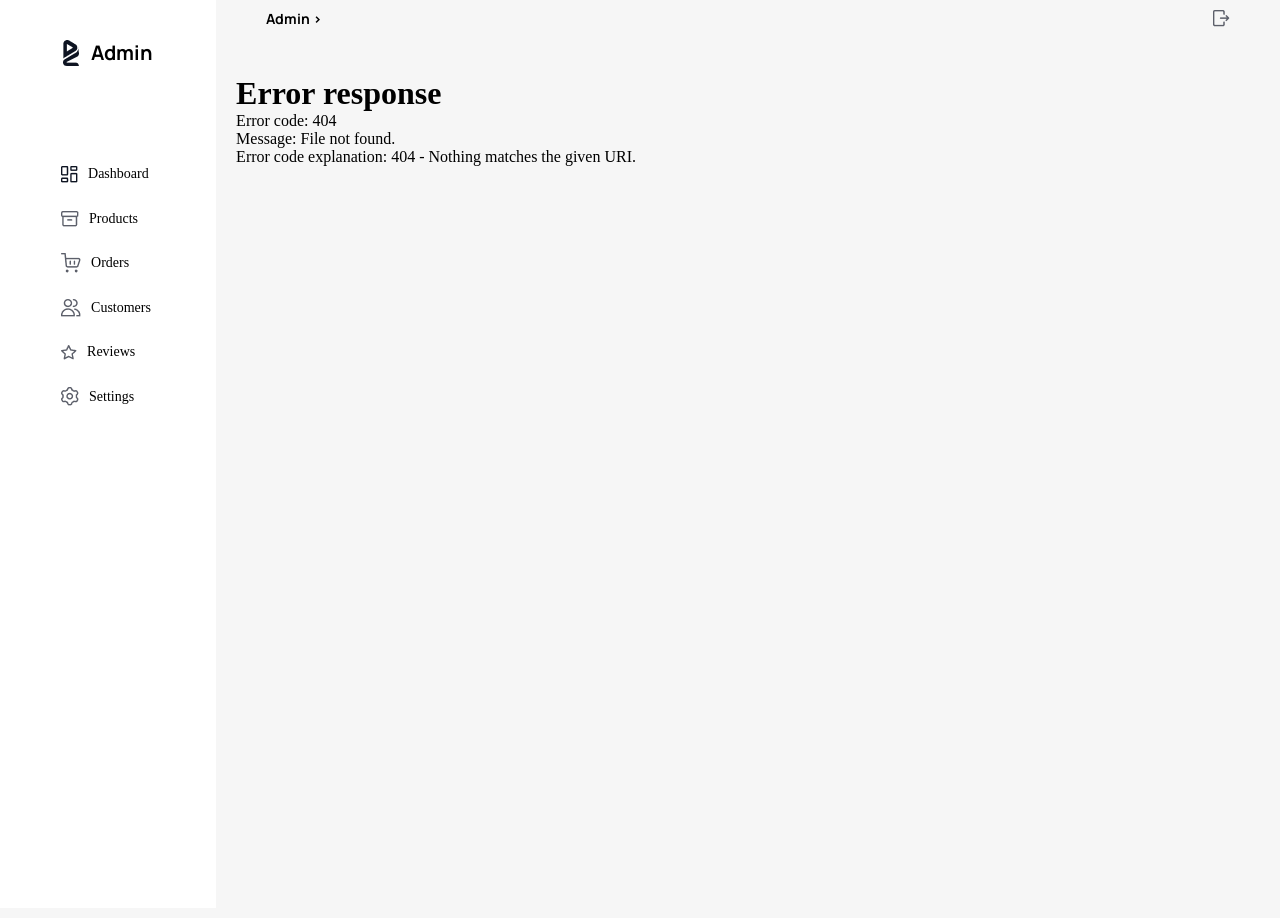
==== dashboard/index.html @ da385adb "Ajout de la page acceuil admin" ====
<!doctype html>
<html lang="en">
  <head>
    <meta charset="UTF-8" />
    <meta name="viewport" content="width=device-width, initial-scale=1.0" />
    <title>Dashboard</title>
    <link rel="stylesheet" href="./admin.css" />
  </head>
  <body>
    <div class="layout">
      <!-- SIDEBAR -->
      <aside class="sidebar">
        <div class="logo">
          <img src="../img/logo_footer.png" alt="Logo" />
          <h1>Admin</h1>
        </div>
        <div class="sidebar_nav">
          <nav>
            <ul>
              <li>
                <img src="../dashboard/img-dash/icone_dash.png" alt="" />
                <a href="#" data-page="dashboard">Dashboard</a>
              </li>
              <li>
                <img src="../dashboard/img-dash/icone_produits.png" alt="" />
                <a href="#" data-page="products">Products</a>
              </li>
              <li>
                <img src="../dashboard/img-dash/icone_orders.png" alt="" />
                <a href="#" data-page="orders">Orders</a>
              </li>
              <li>
                <img src="../dashboard/img-dash/icone_customers.png" alt="" />
                <a href="#" data-page="customers">Customers</a>
              </li>
              <li>
                <img src="../dashboard/img-dash/icone_reviews.png" alt="" />
                <a href="#" data-page="reviews">Reviews</a>
              </li>
              <li>
                <img src="../dashboard/img-dash/icone_settings.png" alt="" />
                <a href="#" data-page="settings">Settings</a>
              </li>
            </ul>
          </nav>
        </div>
      </aside>

      <div class="main">
        <header class="header">
          <h1>Admin ></h1>
          <img src="../img/Déconnexion.png" alt="Icone déconnexion" />
        </header>

        <div class="content" id="content"></div>
      </div>
    </div>

    <script src="./admin.js"></script>
  </body>
</html>
---- dashboard/admin.css ----
@import url("https://fonts.googleapis.com/css2?family=Manrope:wght@200..800&display=swap");

*,
::after,
::before {
  margin: 0;
  padding: 0;
  box-sizing: border-box;
}

body {
  width: 100%;
  height: 100vh;
  display: flex;
  justify-content: center;
  align-items: center;
  background: #f6f6f6;
}

/* --------------------- Login Form------------------------------ */
.container {
  width: 384px;
  height: 453px;
  box-shadow: inset 0px 0px 1px rgba(233, 233, 235, 0.87);
  border-radius: 5px;
  background: #fff;
}

.logo {
  display: flex;
  justify-content: center;
  align-items: center;
  width: 116px;
  height: 40px;
  margin: 50px auto;
  gap: 12px;
  padding-inline: 8px;
  /* border: 1px solid #000; */
}

.logo img {
  width: 16px;
  height: 30px;
  padding-block: 2px;
}

.logo h1 {
  font-size: 20px;
  font-weight: 700;
  font-family: "Manrope", sans-serif;
  line-height: 2.4;
}

.form-group {
  width: 320px;
  display: flex;
  flex-direction: column;
  margin: auto;
  gap: 5px;
}

.form-group label {
  color: #474b57;
}
.form-group input {
  height: 45px;
  padding: 10px 15px;
  outline: none;
  border: none;
  box-shadow: inset 0 0 3px rgba(230, 231, 232, 1);
  border-radius: 6px;
  margin-bottom: 15px;
}

input:focus {
  box-shadow: inset 0 0 0 1px #999;
}

button {
  width: 318px;
  height: 44px;
  background: #0e1422;
  color: #ffffff;
  font-size: 14px;
  font-weight: 500;
  line-height: 1.75;
  border-radius: 4px;
  cursor: pointer;
  display: block;
  margin: 30px auto;
}

/* ----------------- acceuil dashboard ------------------ */

.layout {
  width: 100%;
  height: 935px;
  display: flex;
}

.sidebar {
  width: 260px;
  height: 925px;
  background: #ffffff;
}

.sidebar nav {
  width: 212px;
  height: 326px;
  display: flex;
  justify-content: center;
  align-items: center;
}

.sidebar nav ul {
  display: flex;
  flex-direction: column;
  gap: 20px;
}

.sidebar nav ul li {
  display: flex;
  justify-content: start;
  align-items: center;
  list-style: none;
  font-size: 14px;
  font-weight: 500;
  line-height: 1.75;
  cursor: pointer;
  gap: 10px;
}

.sidebar nav ul a {
  text-decoration: none;
  color: inherit;
}

.content {
  flex: 1;
  padding: 20px;
  overflow-y: auto;
}

.main {
  width: 100%;
  height: 100%;
}
.header {
  width: 100%;
  height: 72px;
  display: flex;
  justify-content: space-between;
  align-items: center;
  padding: 0 50px;
  /* border: 1px solid #000; */
}

.header h1 {
  font-size: 14px;
  font-weight: 700;
  line-height: 1.5;
  font-family: "Manrope", sans-serif;
}
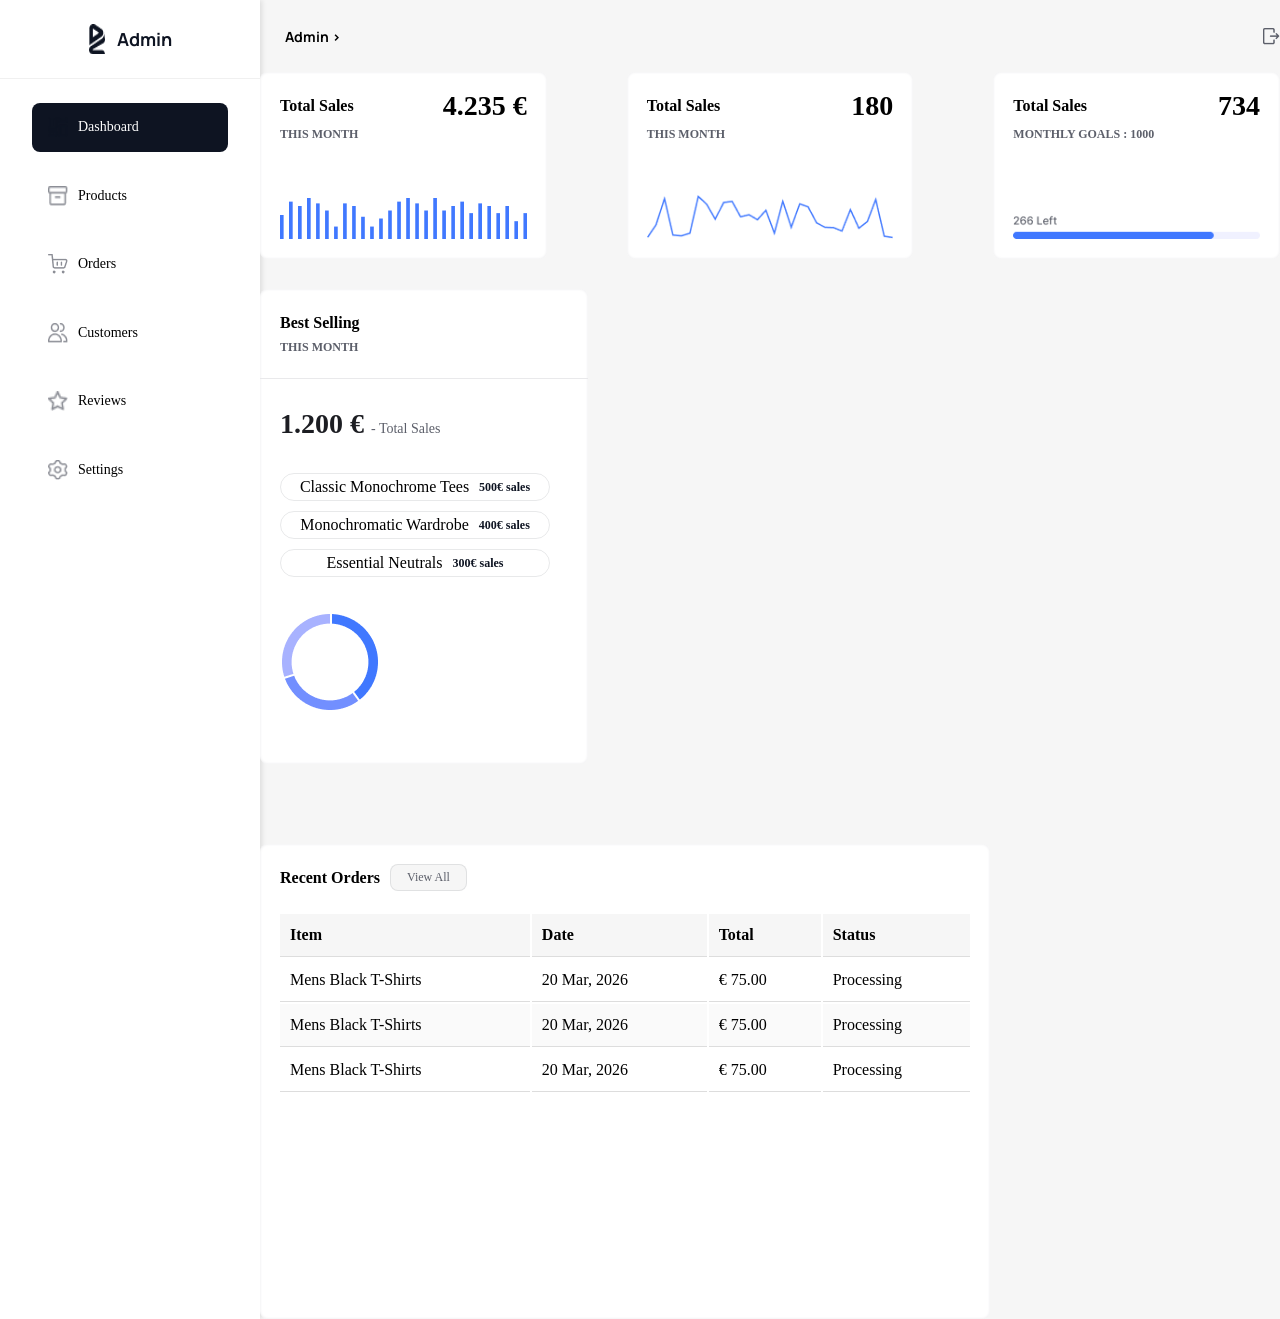
==== commit c7b7a74e: "page product + add product + réorganistion css + modifier un peu le visuel" ====
--- a/dashboard/index.html
+++ b/dashboard/index.html
@@ -6,7 +6,7 @@
     <title>Dashboard</title>
     <link rel="stylesheet" href="./admin.css" />
   </head>
-  <body>
+  <body class="dashboard-page">
     <div class="layout">
       <!-- SIDEBAR -->
       <aside class="sidebar">
--- a/dashboard/admin.css
+++ b/dashboard/admin.css
@@ -9,16 +9,24 @@
 }
 
 body {
-  width: 100%;
-  height: 100vh;
+  min-height: 100vh;
+  margin: 0;
+  background: #f6f6f6;
+}
+
+.login-page {
   display: flex;
   justify-content: center;
   align-items: center;
-  background: #f6f6f6;
-}
-
-/* --------------------- Login Form------------------------------ */
-.container {
+  min-height: 100vh;
+}
+
+.dashboard-page {
+  min-height: 100vh;
+}
+
+/* --------------------- Login Form ------------------------------ */
+.login-page .container {
   width: 384px;
   height: 453px;
   box-shadow: inset 0px 0px 1px rgba(233, 233, 235, 0.87);
@@ -26,7 +34,7 @@
   background: #fff;
 }
 
-.logo {
+.login-page .logo {
   display: flex;
   justify-content: center;
   align-items: center;
@@ -38,20 +46,20 @@
   /* border: 1px solid #000; */
 }
 
-.logo img {
+.login-page .logo img {
   width: 16px;
   height: 30px;
   padding-block: 2px;
 }
 
-.logo h1 {
+.login-page .logo h1 {
   font-size: 20px;
   font-weight: 700;
   font-family: "Manrope", sans-serif;
   line-height: 2.4;
 }
 
-.form-group {
+.login-page .form-group {
   width: 320px;
   display: flex;
   flex-direction: column;
@@ -59,10 +67,11 @@
   gap: 5px;
 }
 
-.form-group label {
+.login-page .form-group label {
   color: #474b57;
 }
-.form-group input {
+
+.login-page .form-group input {
   height: 45px;
   padding: 10px 15px;
   outline: none;
@@ -72,11 +81,11 @@
   margin-bottom: 15px;
 }
 
-input:focus {
+.login-page .form-group input:focus {
   box-shadow: inset 0 0 0 1px #999;
 }
 
-button {
+.login-page button {
   width: 318px;
   height: 44px;
   background: #0e1422;
@@ -90,35 +99,73 @@
   margin: 30px auto;
 }
 
+.dashboard-page button,
+.dashboard-page input {
+  font-family: "Manrope", sans-serif;
+}
+
+.dashboard-page input {
+  border: 1px solid #ccc;
+  box-shadow: inset 0 0 2px rgba(0,0,0,0.05);
+  border-radius: 6px;
+  padding: 8px 10px;
+}
+
+
 /* ----------------- acceuil dashboard ------------------ */
 
-.layout {
+.dashboard-page .layout {
   width: 100%;
-  height: 935px;
-  display: flex;
-}
-
-.sidebar {
+  min-height: 100vh;
+  display: flex;
+}
+
+.dashboard-page .sidebar {
   width: 260px;
-  height: 925px;
+  min-height: 100vh;
   background: #ffffff;
-}
-
-.sidebar nav {
+  box-shadow: 2px 0 5px rgba(0,0,0,0.1);
+}
+
+.dashboard-page .sidebar .logo {
+  display: flex;
+  justify-content: center;
+  align-items: center;
+
+  gap: 12px;
+  padding: 24px 20px;
+  border-bottom: 1px solid #f0f0f0;
+}
+
+.dashboard-page .sidebar .logo img {
+  width: 16px;
+  height: 30px;
+}
+
+.dashboard-page .sidebar .logo h1 {
+  font-size: 18px;
+  font-weight: 700;
+  font-family: "Manrope", sans-serif;
+  color: #0e1422;
+}
+
+.dashboard-page .sidebar_nav {
+  padding: 24px 0;
+}
+
+.dashboard-page .sidebar nav {
   width: 212px;
-  height: 326px;
-  display: flex;
-  justify-content: center;
-  align-items: center;
-}
-
-.sidebar nav ul {
+  /* height: auto; */
+  margin: 0 auto;
+}
+
+.dashboard-page .sidebar nav ul {
   display: flex;
   flex-direction: column;
   gap: 20px;
 }
 
-.sidebar nav ul li {
+.dashboard-page .sidebar nav ul li {
   display: flex;
   justify-content: start;
   align-items: center;
@@ -127,38 +174,361 @@
   font-weight: 500;
   line-height: 1.75;
   cursor: pointer;
-  gap: 10px;
-}
-
-.sidebar nav ul a {
+  gap: 10px;  
+  padding: 12px 16px;
+  border-radius: 8px;
+  margin: 0 8px;
+  transition: all 0.2s ease;
+}
+
+.dashboard-page .sidebar nav ul li:hover {
+  background-color: #f8f9fa;
+  color: #0e1422;
+}
+
+.dashboard-page .sidebar nav ul li.active {
+  background-color: #0e1422;
+  color: #5C5F6A;
+}
+
+.dashboard-page .sidebar nav ul li.active a {
+  color: #ffffff;
+}
+
+.dashboard-page .sidebar nav ul li img {
+  width: 20px;
+  height: 20px;
+  opacity: 0.7;
+}
+
+.dashboard-page .sidebar nav ul li:hover img,
+.dashboard-page .sidebar nav ul li.active img {
+  opacity: 1;
+}
+
+.dashboard-page .sidebar nav ul a {
   text-decoration: none;
   color: inherit;
 }
 
-.content {
-  flex: 1;
-  padding: 20px;
-  overflow-y: auto;
-}
-
-.main {
-  width: 100%;
-  height: 100%;
-}
-.header {
+.dashboard-page .main {
+  width: calc(100% - 260px);
+  min-height: 100vh;
+}
+
+.dashboard-page .header {
+  max-width: 1440px;
   width: 100%;
   height: 72px;
   display: flex;
   justify-content: space-between;
   align-items: center;
-  padding: 0 50px;
   /* border: 1px solid #000; */
-}
-
-.header h1 {
+  margin: 0 auto;
+  padding-left: 25px;
+}
+
+.dashboard-page .header h1 {
   font-size: 14px;
   font-weight: 700;
   line-height: 1.5;
   font-family: "Manrope", sans-serif;
 }
 
+/* ---------------------content Dashboard------------------ */
+
+.dashboard-page .content {
+  max-width: 1440px;
+  width: 100%;
+  min-height: 750px;
+  /* border: 1px solid #333; */
+  margin: 0px auto;
+}
+
+/* -------------------------- Card----------------------- */
+.dashboard-page .container_top {
+  max-width: 1440px;
+  width: 100%;
+  height: 187px;
+  display: flex;
+  gap: 80px;
+}
+
+.dashboard-page .container_left,
+.dashboard-page .container_middle,
+.dashboard-page .container_right {
+  position: relative;
+  display: flex;
+  flex-direction: column;
+  justify-content: space-between;
+  align-items: stretch;
+  padding: 20px;
+}
+
+.dashboard-page .container_left .card_header,
+.dashboard-page .container_middle .card_header,
+.dashboard-page .container_right .card_header {
+  display: flex;
+  align-items: flex-start;
+  gap: 16px;
+}
+
+.dashboard-page .container_left .txt,
+.dashboard-page .container_middle .txt,
+.dashboard-page .container_right .txt {
+  display: flex;
+  flex-direction: column;
+  gap: 4px;
+}
+
+.dashboard-page .container_left .txt h2,
+.dashboard-page .container_middle .txt h2,
+.dashboard-page .container_right .txt h2,
+.dashboard-page .container_bottom_left .txt h2 {
+  font-size: 16px;
+  line-height: 1.75;
+}
+
+.dashboard-page .container_left .txt h3,
+.dashboard-page .container_middle .txt h3,
+.dashboard-page .container_right .txt h3,
+.dashboard-page .container_bottom_left .txt h3 {
+  font-size: 12px;
+  color: #5c5f6a;
+  line-height: 1.75;
+  text-transform: uppercase;
+  letter-spacing: 5%;
+}
+
+.dashboard-page .container_left #sales,
+.dashboard-page .container_middle #customers,
+.dashboard-page .container_right #orders {
+  position: absolute;
+  top: 20px;
+  right: 20px;
+  display: block;
+  font-size: 28px;
+  font-weight: 700;
+  line-height: 1;
+  text-align: right;
+}
+
+.dashboard-page .container_left .img,
+.dashboard-page .container_middle .img,
+.dashboard-page .container_right .img {
+  margin-top: auto;
+  display: flex;
+  justify-content: center;
+  align-items: flex-end;
+}
+
+.dashboard-page .container_left img,
+.dashboard-page .container_middle img,
+.dashboard-page .container_right img {
+  width: 100%;
+  max-width: 274px;
+  height: auto;
+  display: block;
+}
+
+.dashboard-page .card {
+  width: 328px;
+  height: 187px;
+  box-shadow: inset 0 0 3px rgba(233, 233, 235, 1);
+  background: #fff;
+  border-radius: 8px;
+}
+
+.dashboard-page .container_bottom {
+  max-width: 1140px;
+  width: 100%;
+  min-height: 475px;
+  /* border: 1px solid #333; */
+  /* margin: auto; */
+  display: flex;
+  flex-wrap: wrap;
+  gap: 80px;
+  margin-top: 30px;
+}
+
+.dashboard-page .container_bottom_left {
+  width: 328px;
+  min-height: 475px;
+  background: #fff;
+}
+
+.dashboard-page .container_bottom_right {
+  width: 730px;
+  min-height: 475px;
+  background: #fff;
+}
+
+.dashboard-page .container_bottom_left .txt {
+  padding: 20px;
+}
+
+.dashboard-page hr {
+  border: none;
+  border-top: 1px solid #e9e9eb;
+}
+
+.dashboard-page .total_sales {
+  padding: 20px;
+  /* border: 1px solid #e9e9eb; */
+}
+
+.dashboard-page .total_sales :nth-child(1) {
+  font-size: 28px;
+  color: #1c1d22;
+  line-height: 1.75;
+  letter-spacing: 5%;
+  font-weight: bold;
+}
+
+.dashboard-page .total {
+  font-size: 14px;
+  color: #5c5f6a;
+  line-height: 1.75;
+  letter-spacing: 5%;
+}
+
+.dashboard-page .best_seller_list {
+  padding: 5px 20px;
+}
+
+.dashboard-page .best_seller_item {
+  width: 270px;
+  height: 28px;
+  padding: 2px 16px;
+  border: 1px solid #5c5f6a23;
+  border-radius: 100px;
+  gap: 10px;
+  display: flex;
+  justify-content: center;
+  align-items: center;
+  margin-bottom: 10px;
+}
+
+.dashboard-page .best_seller_item :nth-child(2) {
+  font-size: 12px;
+  color: #0e1422;
+  line-height: 2.4;
+  font-weight: 600;
+}
+
+.dashboard-page .container_bottom_left .img {
+  margin: 20px;
+  display: flex;
+  justify-content: flex-start;
+  align-items: flex-end;
+}
+
+.dashboard-page .container_bottom_right .txt {
+  position: relative;
+  padding: 20px;
+}
+
+.dashboard-page .container_bottom_right .txt h2 {
+  font-size: 16px;
+  line-height: 1.75;
+}
+
+.dashboard-page .container_bottom_right .txt span {
+  position: absolute;
+  top: 20px;
+  left: 130px;
+  font-size: 12px;
+  color: #5c5f6a;
+  line-height: 1.75;
+  letter-spacing: 5%;
+  border: 1px solid #5c5f6a23;
+  border-radius: 8px;
+  padding: 2px 16px;
+  background: #f6f6f6;
+}
+
+.dashboard-page table {
+  width: 694px;
+  margin: auto;
+}
+
+.dashboard-page thead {
+  margin-bottom: 30px;
+  border-top: 1px solid #ddd;
+}
+
+.dashboard-page th,
+.dashboard-page td {
+  padding: 12px 10px;
+  text-align: left;
+  border-bottom: 1px solid #ddd;
+}
+.dashboard-page th {
+  background-color: #f6f6f6;
+  font-weight: bold;
+}
+
+.dashboard-page tr:nth-child(even) {
+  background-color: #fafafa;
+}
+
+
+
+/* ---------------------Product block------------------ */
+
+.dashboard-page .product-page .container_product {
+  max-width: 1068px;
+  height: auto;
+  margin: 20px auto;
+  padding: 20px;
+  background: #fff;
+  border-radius: 8px;
+  box-shadow: 0 0 10px rgba(0,0,0,0.05);
+}
+
+.dashboard-page .product-page .header_product {
+  display: flex;
+  justify-content: space-between;
+  align-items: center;
+  padding: 20px;
+}
+
+.dashboard-page .product-page .header_product h1{
+  font-size: 18px;
+  color: #0E1422;
+}
+
+.dashboard-page .product-page .add_product {
+  display: flex;
+  gap: 12px;
+  align-items: center;
+}
+
+.dashboard-page .product-page .add_product button {
+  padding: 10px 16px;
+  background: #0e1422;
+  color: #fff;
+  border: none;
+  border-radius: 6px;
+  cursor: pointer;
+  
+}
+
+.dashboard-page .product-page .add_product button:hover {
+  opacity: 0.9;
+}
+
+.dashboard-page .product-page .add_product input {
+  height: 40px;
+  padding: 10px;
+  border: 1px solid #ccc;
+  border-radius: 6px;
+}
+
+.dashboard-page .product-page .add_product input:focus {
+  outline: 2px solid #0e1422;
+}
+
+.dashboard-page .product-page .table{
+  margin-top: 50px;
+}
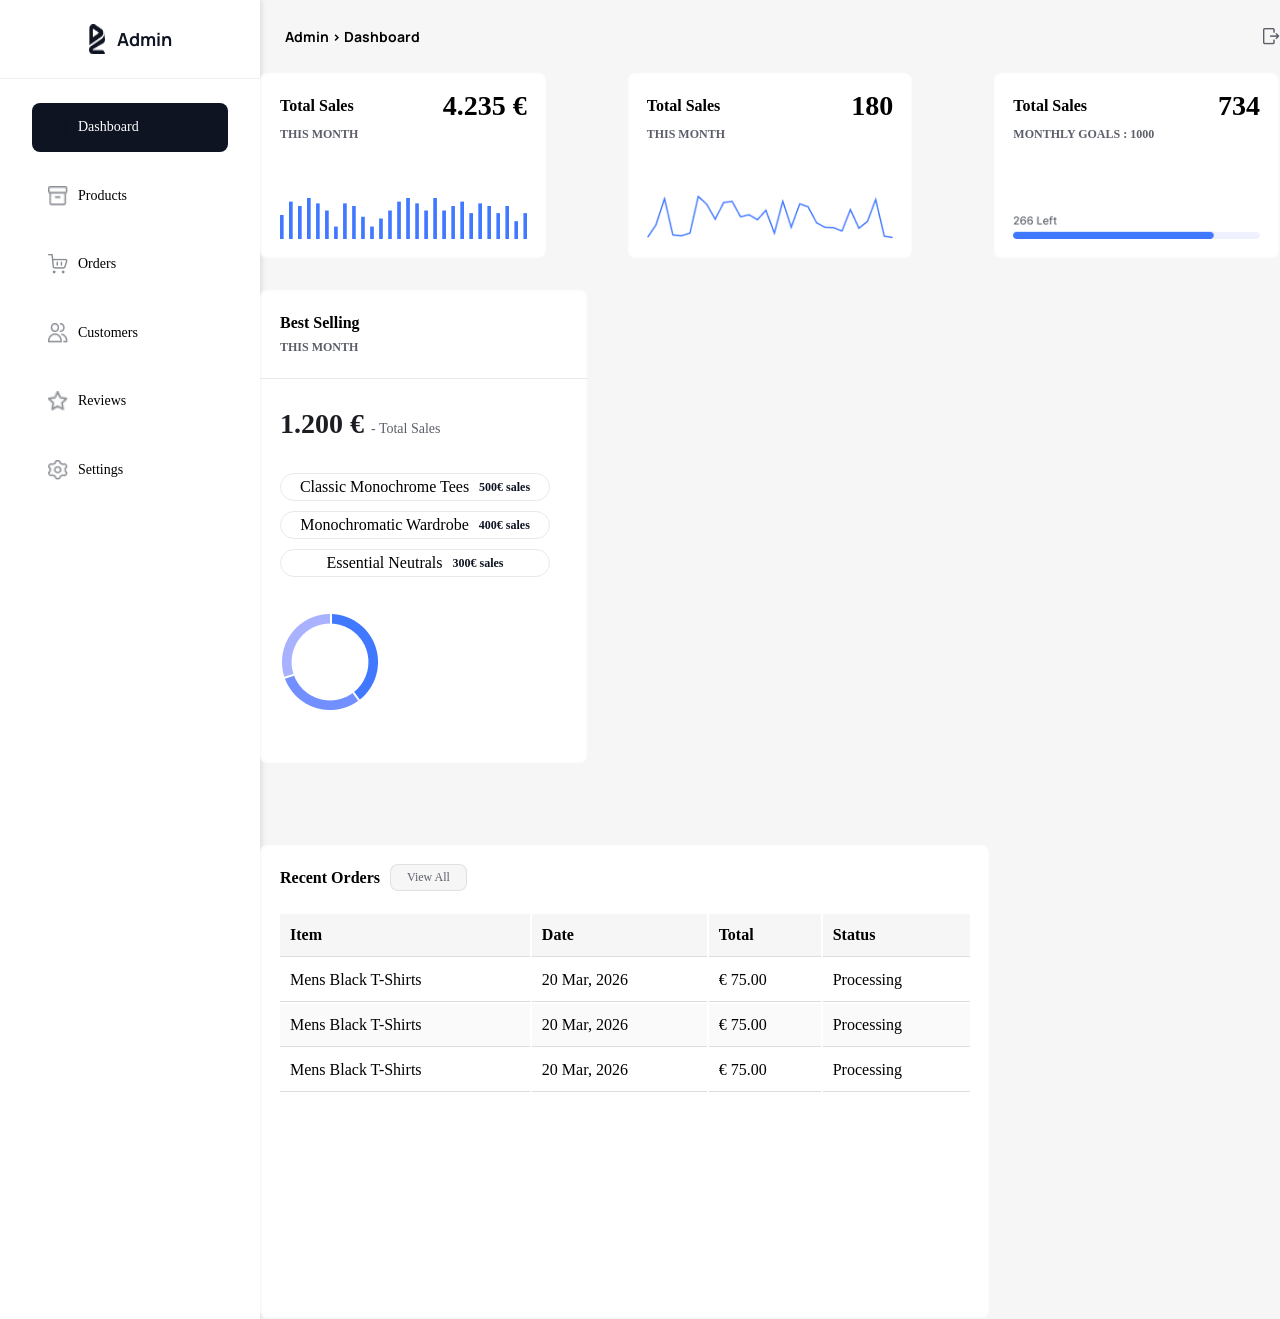
==== commit b147b013: "Ajout page Orders, Customers, Reviews, Settings" ====
--- a/dashboard/index.html
+++ b/dashboard/index.html
@@ -48,7 +48,7 @@
 
       <div class="main">
         <header class="header">
-          <h1>Admin ></h1>
+          <h1>Admin > Dashboard</h1>
           <img src="../img/Déconnexion.png" alt="Icone déconnexion" />
         </header>
 
--- a/dashboard/admin.css
+++ b/dashboard/admin.css
@@ -106,11 +106,10 @@
 
 .dashboard-page input {
   border: 1px solid #ccc;
-  box-shadow: inset 0 0 2px rgba(0,0,0,0.05);
+  box-shadow: inset 0 0 2px rgba(0, 0, 0, 0.05);
   border-radius: 6px;
   padding: 8px 10px;
 }
-
 
 /* ----------------- acceuil dashboard ------------------ */
 
@@ -124,7 +123,7 @@
   width: 260px;
   min-height: 100vh;
   background: #ffffff;
-  box-shadow: 2px 0 5px rgba(0,0,0,0.1);
+  box-shadow: 2px 0 5px rgba(0, 0, 0, 0.1);
 }
 
 .dashboard-page .sidebar .logo {
@@ -174,7 +173,7 @@
   font-weight: 500;
   line-height: 1.75;
   cursor: pointer;
-  gap: 10px;  
+  gap: 10px;
   padding: 12px 16px;
   border-radius: 8px;
   margin: 0 8px;
@@ -188,7 +187,7 @@
 
 .dashboard-page .sidebar nav ul li.active {
   background-color: #0e1422;
-  color: #5C5F6A;
+  color: #5c5f6a;
 }
 
 .dashboard-page .sidebar nav ul li.active a {
@@ -472,30 +471,164 @@
   background-color: #fafafa;
 }
 
-
-
 /* ---------------------Product block------------------ */
 
-.dashboard-page .product-page .container_product {
+.dashboard-page .product-page .container_product,
+.dashboard-page .orders-page .container_orders,
+.dashboard-page .customers-page .container_customers,
+.dashboard-page .reviews-page .container_reviews,
+.dashboard-page .setting-page .container_setting {
   max-width: 1068px;
   height: auto;
   margin: 20px auto;
   padding: 20px;
   background: #fff;
   border-radius: 8px;
-  box-shadow: 0 0 10px rgba(0,0,0,0.05);
-}
-
-.dashboard-page .product-page .header_product {
+  box-shadow: 0 0 10px rgba(0, 0, 0, 0.05);
+}
+
+.dashboard-page .product-page .header_product,
+.dashboard-page .orders-page .header_orders,
+.dashboard-page .customers-page .header_customers,
+.dashboard-page .reviews-page .header_reviews,
+.dashboard-page .setting-page .header_setting {
   display: flex;
   justify-content: space-between;
   align-items: center;
   padding: 20px;
 }
 
-.dashboard-page .product-page .header_product h1{
+.dashboard-page .product-page .header_product h1,
+.dashboard-page .orders-page .header_orders h1,
+.dashboard-page .customers-page .header_customers h1,
+.dashboard-page .reviews-page .header_reviews h1,
+.dashboard-page .setting-page .header_setting h1 {
   font-size: 18px;
-  color: #0E1422;
+  color: #0e1422;
+}
+
+.dashboard-page .product-page .add_product,
+.dashboard-page .orders-page .search_order,
+.dashboard-page .customers-page .search_customer,
+.dashboard-page .reviews-page .search_review {
+  display: flex;
+  gap: 16px;
+  align-items: center;
+}
+
+.dashboard-page .product-page .add_product button,
+ .dashboard-page .setting-page .setting_form button {
+  padding: 10px 16px;
+  background: #0e1422;
+  color: white;
+  border: none;
+  border-radius: 6px;
+  cursor: pointer;
+  font-size: 14px;
+  font-weight: 500;
+  transition: background-color 0.2s ease;
+}
+
+.dashboard-page .product-page .add_product button:hover {
+  background: #1a1f2e;
+}
+
+.dashboard-page .product-page .add_product input {
+  height: 40px;
+  padding: 0 12px;
+  border: 1px solid #ddd;
+  border-radius: 6px;
+  font-size: 14px;
+  width: 250px;
+}
+
+.dashboard-page .product-page .add_product input:focus {
+  outline: none;
+  border-color: #0e1422;
+  box-shadow: 0 0 0 2px rgba(14, 20, 34, 0.1);
+}
+
+/* ---------------------Add Product Form------------------ */
+
+.dashboard-page .product-page .add_product_form {
+  max-width: 600px;
+  margin: 0 auto;
+  padding: 20px;
+}
+
+.dashboard-page .product-page .form-group {
+  margin-bottom: 20px;
+}
+
+.dashboard-page .product-page .form-group label {
+  display: block;
+  margin-bottom: 8px;
+  font-weight: 500;
+  color: #1c1d22;
+}
+
+.dashboard-page .product-page .form-group input,
+.dashboard-page .product-page .form-group select,
+.dashboard-page .product-page .form-group textarea {
+  width: 100%;
+  padding: 12px;
+  border: 1px solid #ddd;
+  border-radius: 6px;
+  font-size: 14px;
+  transition: border-color 0.2s ease;
+}
+
+.dashboard-page .product-page .form-group input:focus,
+.dashboard-page .product-page .form-group select:focus,
+.dashboard-page .product-page .form-group textarea:focus {
+  outline: none;
+  border-color: #0e1422;
+  box-shadow: 0 0 0 2px rgba(14, 20, 34, 0.1);
+}
+
+.dashboard-page .product-page .form-group textarea {
+  resize: vertical;
+  min-height: 100px;
+}
+
+.dashboard-page .product-page .form-actions {
+  display: flex;
+  gap: 12px;
+  justify-content: flex-end;
+  margin-top: 30px;
+}
+
+.dashboard-page .product-page .btn-primary {
+  padding: 12px 24px;
+  background: #0e1422;
+  color: white;
+  border: none;
+  border-radius: 6px;
+  cursor: pointer;
+  font-size: 14px;
+  font-weight: 500;
+  transition: background-color 0.2s ease;
+}
+
+.dashboard-page .product-page .btn-primary:hover {
+  background: #1a1f2e;
+}
+
+.dashboard-page .product-page .btn-secondary {
+  padding: 12px 24px;
+  background: #f8f9fa;
+  color: #5c5f6a;
+  border: 1px solid #ddd;
+  border-radius: 6px;
+  cursor: pointer;
+  font-size: 14px;
+  font-weight: 500;
+  transition: all 0.2s ease;
+}
+
+.dashboard-page .product-page .btn-secondary:hover {
+  background: #e9ecef;
+  border-color: #adb5bd;
 }
 
 .dashboard-page .product-page .add_product {
@@ -511,7 +644,6 @@
   border: none;
   border-radius: 6px;
   cursor: pointer;
-  
 }
 
 .dashboard-page .product-page .add_product button:hover {
@@ -529,6 +661,35 @@
   outline: 2px solid #0e1422;
 }
 
-.dashboard-page .product-page .table{
+.dashboard-page .product-page .table {
   margin-top: 50px;
 }
+
+/* --------------------Settings Page--------------------- */
+
+.content .setting-page .container_setting {
+  max-width: 1068px;
+  height: 588px;
+  margin: 50px ;  
+}
+
+.setting_form {
+  max-width: 320px;
+  height: 239px;
+  padding: 20px;
+  margin-bottom: 20px;
+}
+
+.setting_form .form-group {
+  display: flex;
+  flex-direction: column;
+  margin-bottom: 20px;
+}
+
+.setting_form .form-group label {
+  font-size: 14px;
+  line-height: 1.75;
+  margin-bottom: 8px;
+  font-weight: 500;
+  color: #474B57;
+}
